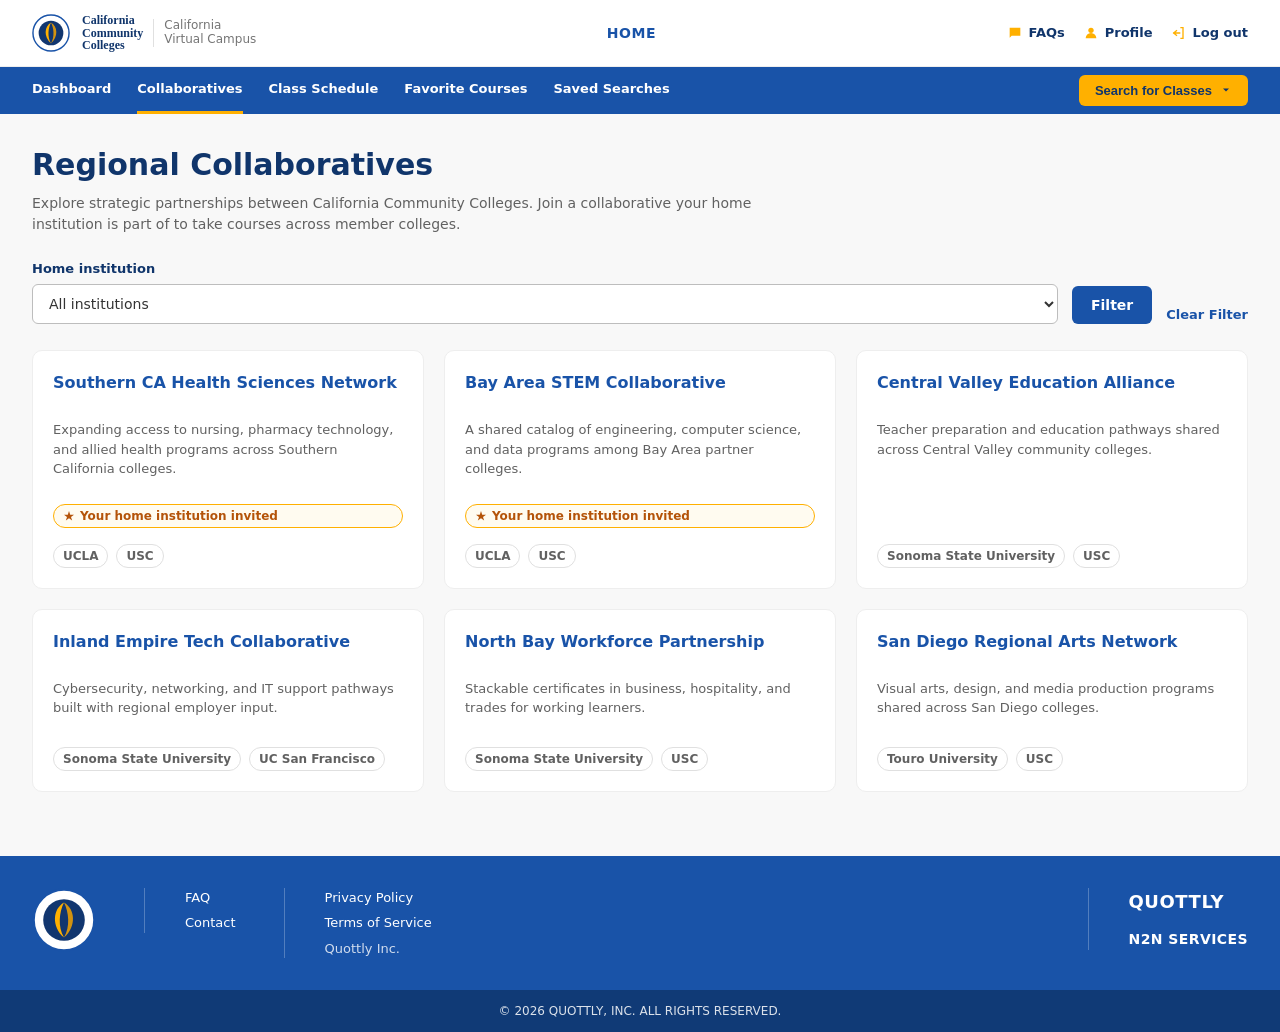
==== index.html @ 100b7369 "CCS Learner prototype: explore, collaborative detail, program detail Student-facing side of the CVC " ====
<!DOCTYPE html>
<html lang="en">
<head>
<meta charset="UTF-8">
<meta name="viewport" content="width=device-width, initial-scale=1">
<title>CVC Exchange · Student</title>
<meta http-equiv="refresh" content="0; url=collaboratives.html">
</head>
<body>
<p style="font-family:system-ui;padding:24px">Redirecting to <a href="collaboratives.html">Collaboratives</a>…</p>
</body>
</html>
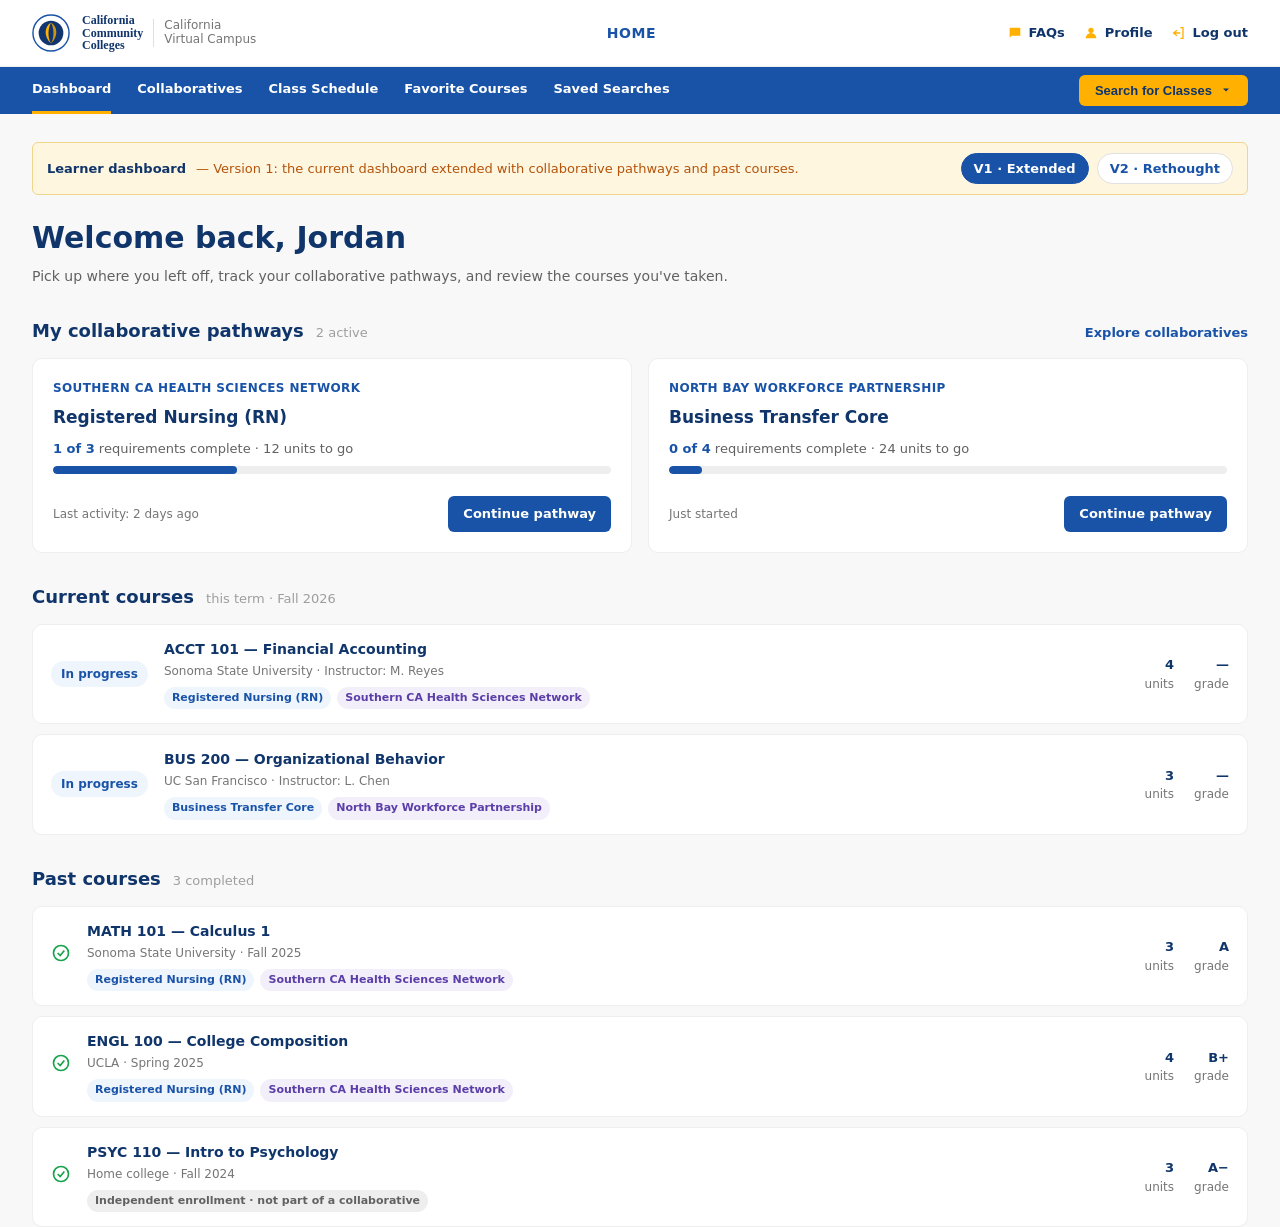
==== commit 004bb8b4: "Add learner dashboard (V1 + V2) and two requirement treatments Dashboard: - dashboard.html (V1, requ" ====
--- a/index.html
+++ b/index.html
@@ -4,9 +4,9 @@
 <meta charset="UTF-8">
 <meta name="viewport" content="width=device-width, initial-scale=1">
 <title>CVC Exchange · Student</title>
-<meta http-equiv="refresh" content="0; url=collaboratives.html">
+<meta http-equiv="refresh" content="0; url=dashboard.html">
 </head>
 <body>
-<p style="font-family:system-ui;padding:24px">Redirecting to <a href="collaboratives.html">Collaboratives</a>…</p>
+<p style="font-family:system-ui;padding:24px">Redirecting to <a href="dashboard.html">Dashboard</a>…</p>
 </body>
 </html>
